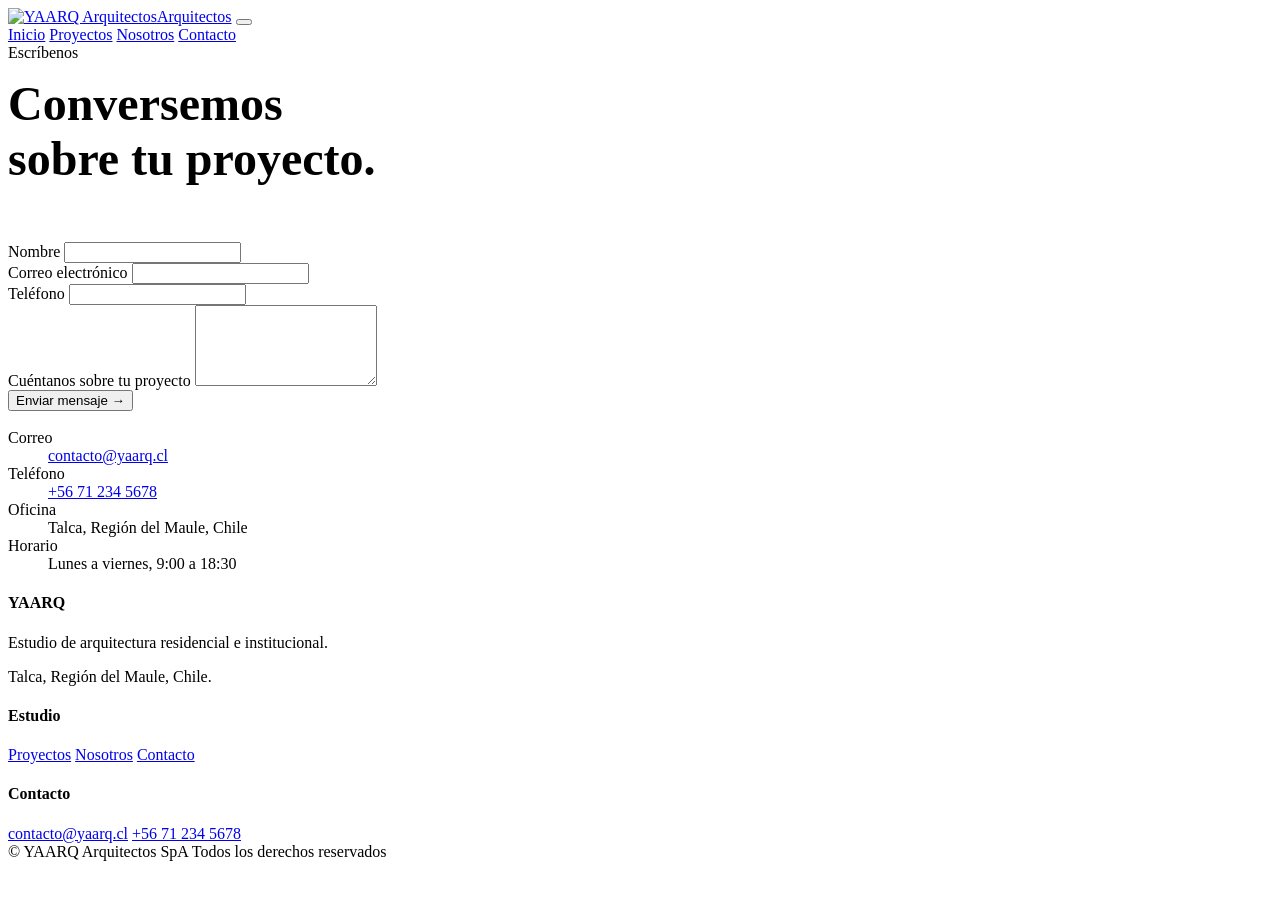
==== contacto.html @ 70aba322 "Add files via upload" ====
<!doctype html>
<html lang="es">
<head>
<meta charset="UTF-8">
<meta name="viewport" content="width=device-width, initial-scale=1.0">
<title>Contacto — YAARQ Arquitectos</title>
<meta name="description" content="Escribe a YAARQ Arquitectos SpA, estudio de arquitectura en Talca, Región del Maule.">
<link rel="icon" href="assets/img/logo.png">
<link rel="preconnect" href="https://fonts.googleapis.com">
<link rel="preconnect" href="https://fonts.gstatic.com" crossorigin>
<link href="https://fonts.googleapis.com/css2?family=EB+Garamond:ital,wght@0,400;0,500;1,400;1,500&family=Archivo:wght@500;600;700&display=swap" rel="stylesheet">
<link rel="stylesheet" href="assets/css/style.css">
</head>
<body>

<header class="site-header">
  <div class="nav-row">
    <a href="index.html" class="brand"><img src="assets/img/logo.png" alt="YAARQ Arquitectos"><span>Arquitectos</span></a>
    <button class="nav-toggle" aria-label="Abrir menú" aria-expanded="false"><span></span></button>
    <nav class="nav-links">
      <a href="index.html">Inicio</a>
      <a href="proyectos.html">Proyectos</a>
      <a href="nosotros.html">Nosotros</a>
      <a href="contacto.html" aria-current="page">Contacto</a>
    </nav>
  </div>
</header>

<section class="section on-dark">
  <div class="wrap">
    <span class="eyebrow">Escríbenos</span>
    <h1 style="margin-top:14px; font-size:clamp(2rem,4vw,3rem); max-width:16ch;">Conversemos sobre tu proyecto.</h1>

    <div class="contact-grid" style="margin-top:56px;">
      <form class="contact-form">
        <div class="field">
          <label for="nombre">Nombre</label>
          <input type="text" id="nombre" name="nombre" required>
        </div>
        <div class="field">
          <label for="email">Correo electrónico</label>
          <input type="email" id="email" name="email" required>
        </div>
        <div class="field">
          <label for="telefono">Teléfono</label>
          <input type="tel" id="telefono" name="telefono">
        </div>
        <div class="field">
          <label for="mensaje">Cuéntanos sobre tu proyecto</label>
          <textarea id="mensaje" name="mensaje" rows="5" required></textarea>
        </div>
        <button type="submit" class="btn">Enviar mensaje <span class="btn-arrow">→</span></button>
        <p class="form-status" style="margin-top:18px; color:var(--gold-bright); font-family:var(--sans); font-size:.85rem;"></p>
      </form>

      <dl class="contact-info">
        <dt>Correo</dt>
        <dd><a href="mailto:contacto@yaarq.cl">contacto@yaarq.cl</a></dd>
        <dt>Teléfono</dt>
        <dd><a href="tel:+56712345678">+56 71 234 5678</a></dd>
        <dt>Oficina</dt>
        <dd>Talca, Región del Maule, Chile</dd>
        <dt>Horario</dt>
        <dd>Lunes a viernes, 9:00 a 18:30</dd>
      </dl>
    </div>
  </div>
</section>

<footer class="site-footer">
  <div class="wrap">
    <div class="footer-row">
      <div class="footer-col">
        <h4>YAARQ</h4>
        <p>Estudio de arquitectura residencial e institucional.</p>
        <p>Talca, Región del Maule, Chile.</p>
      </div>
      <div class="footer-col">
        <h4>Estudio</h4>
        <a href="proyectos.html">Proyectos</a>
        <a href="nosotros.html">Nosotros</a>
        <a href="contacto.html">Contacto</a>
      </div>
      <div class="footer-col">
        <h4>Contacto</h4>
        <a href="mailto:contacto@yaarq.cl">contacto@yaarq.cl</a>
        <a href="tel:+56712345678">+56 71 234 5678</a>
      </div>
    </div>
    <div class="footer-bottom">
      <span>© <span data-year></span> YAARQ Arquitectos SpA</span>
      <span>Todos los derechos reservados</span>
    </div>
  </div>
</footer>

<script src="assets/js/main.js"></script>
</body>
</html>
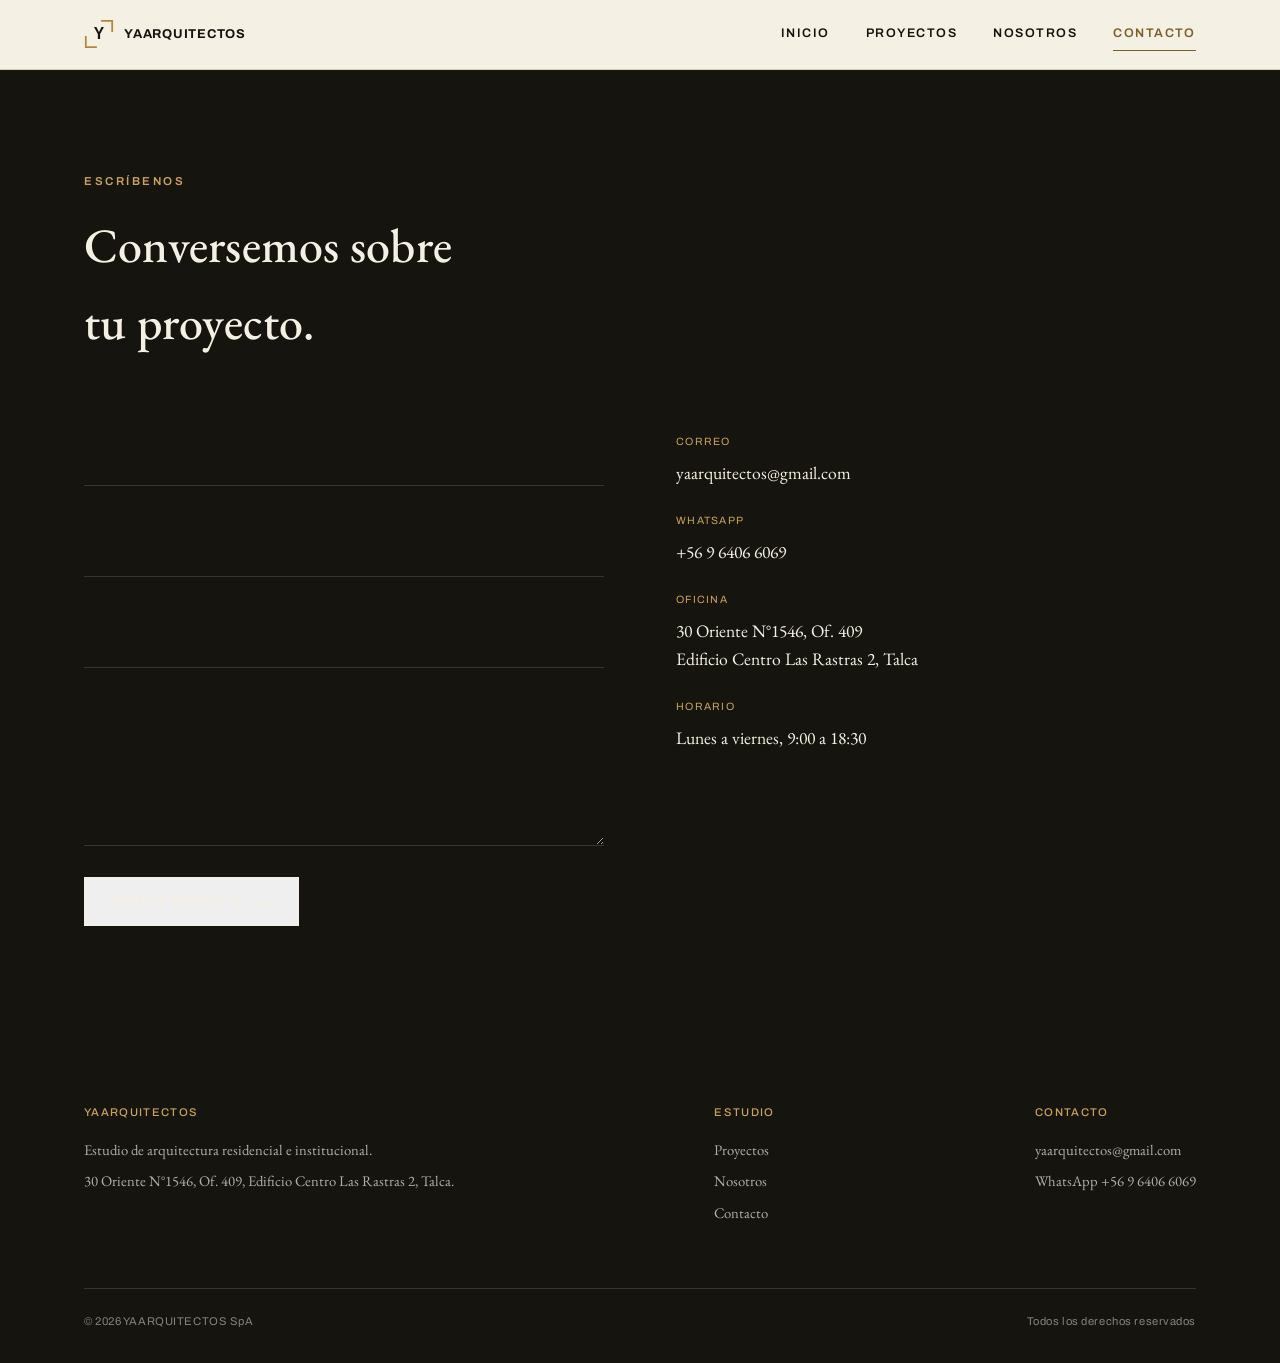
==== commit 2cebea91: "Corrige marca YAARQUITECTOS, agrega contacto real y carrusel de proyectos Reemplaza el logo y todas " ====
--- a/contacto.html
+++ b/contacto.html
@@ -3,9 +3,9 @@
 <head>
 <meta charset="UTF-8">
 <meta name="viewport" content="width=device-width, initial-scale=1.0">
-<title>Contacto — YAARQ Arquitectos</title>
-<meta name="description" content="Escribe a YAARQ Arquitectos SpA, estudio de arquitectura en Talca, Región del Maule.">
-<link rel="icon" href="assets/img/logo.png">
+<title>Contacto — YAARQUITECTOS</title>
+<meta name="description" content="Escribe a YAARQUITECTOS SpA, estudio de arquitectura en Talca, Región del Maule.">
+<link rel="icon" href="assets/img/logo.svg" type="image/svg+xml">
 <link rel="preconnect" href="https://fonts.googleapis.com">
 <link rel="preconnect" href="https://fonts.gstatic.com" crossorigin>
 <link href="https://fonts.googleapis.com/css2?family=EB+Garamond:ital,wght@0,400;0,500;1,400;1,500&family=Archivo:wght@500;600;700&display=swap" rel="stylesheet">
@@ -15,7 +15,7 @@
 
 <header class="site-header">
   <div class="nav-row">
-    <a href="index.html" class="brand"><img src="assets/img/logo.png" alt="YAARQ Arquitectos"><span>Arquitectos</span></a>
+    <a href="index.html" class="brand"><img src="assets/img/logo.svg" alt="YAARQUITECTOS" class="brand-mark"><span>YAARQUITECTOS</span></a>
     <button class="nav-toggle" aria-label="Abrir menú" aria-expanded="false"><span></span></button>
     <nav class="nav-links">
       <a href="index.html">Inicio</a>
@@ -55,11 +55,11 @@
 
       <dl class="contact-info">
         <dt>Correo</dt>
-        <dd><a href="mailto:contacto@yaarq.cl">contacto@yaarq.cl</a></dd>
-        <dt>Teléfono</dt>
-        <dd><a href="tel:+56712345678">+56 71 234 5678</a></dd>
+        <dd><a href="mailto:yaarquitectos@gmail.com">yaarquitectos@gmail.com</a></dd>
+        <dt>WhatsApp</dt>
+        <dd><a href="https://wa.me/56964066069" target="_blank" rel="noopener">+56 9 6406 6069</a></dd>
         <dt>Oficina</dt>
-        <dd>Talca, Región del Maule, Chile</dd>
+        <dd><a href="https://www.google.com/maps/search/?api=1&amp;query=30+Oriente+1546%2C+Edificio+Centro+Las+Rastras+2%2C+Talca" target="_blank" rel="noopener">30 Oriente N°1546, Of. 409<br>Edificio Centro Las Rastras 2, Talca</a></dd>
         <dt>Horario</dt>
         <dd>Lunes a viernes, 9:00 a 18:30</dd>
       </dl>
@@ -71,9 +71,9 @@
   <div class="wrap">
     <div class="footer-row">
       <div class="footer-col">
-        <h4>YAARQ</h4>
+        <h4>YAARQUITECTOS</h4>
         <p>Estudio de arquitectura residencial e institucional.</p>
-        <p>Talca, Región del Maule, Chile.</p>
+        <p>30 Oriente N°1546, Of. 409, Edificio Centro Las Rastras 2, Talca.</p>
       </div>
       <div class="footer-col">
         <h4>Estudio</h4>
@@ -83,12 +83,12 @@
       </div>
       <div class="footer-col">
         <h4>Contacto</h4>
-        <a href="mailto:contacto@yaarq.cl">contacto@yaarq.cl</a>
-        <a href="tel:+56712345678">+56 71 234 5678</a>
+        <a href="mailto:yaarquitectos@gmail.com">yaarquitectos@gmail.com</a>
+        <a href="https://wa.me/56964066069" target="_blank" rel="noopener">WhatsApp +56 9 6406 6069</a>
       </div>
     </div>
     <div class="footer-bottom">
-      <span>© <span data-year></span> YAARQ Arquitectos SpA</span>
+      <span>© <span data-year></span> YAARQUITECTOS SpA</span>
       <span>Todos los derechos reservados</span>
     </div>
   </div>
--- a/assets/css/style.css
+++ b/assets/css/style.css
@@ -0,0 +1,358 @@
+/* ============================================================
+   YAARQ — Sistema de diseño
+   Paleta: papel crema + tinta casi negra + bronce dorado
+   Tipografía: EB Garamond (editorial) + Archivo (técnica/rótulos)
+   Firma: marcas de esquina tipo plano técnico enmarcando imágenes
+   ============================================================ */
+
+:root{
+  --ink: #16140f;
+  --ink-soft: #211d15;
+  --paper: #f5f0e4;
+  --paper-soft: #eee7d5;
+  --gold: #ad8a3e;
+  --gold-deep: #7c6127;
+  --gold-bright: #c9a457;
+  --line: #d8cfb8;
+  --line-dark: #3a3527;
+  --ink-70: rgba(22,20,15,.7);
+  --ink-50: rgba(22,20,15,.5);
+  --paper-70: rgba(245,240,228,.7);
+  --paper-50: rgba(245,240,228,.5);
+
+  --serif: 'EB Garamond', 'Garamond', 'Georgia', serif;
+  --sans: 'Archivo', 'Helvetica Neue', Arial, sans-serif;
+
+  --maxw: 1240px;
+  --gutter: clamp(20px, 5vw, 72px);
+}
+
+*,*::before,*::after{ box-sizing:border-box; }
+html{ scroll-behavior:smooth; }
+body{
+  margin:0;
+  background:var(--paper);
+  color:var(--ink);
+  font-family:var(--serif);
+  font-size:17px;
+  line-height:1.6;
+  -webkit-font-smoothing:antialiased;
+}
+img{ max-width:100%; display:block; }
+a{ color:inherit; text-decoration:none; }
+h1,h2,h3,h4{ font-weight:500; margin:0; letter-spacing:.005em; }
+p{ margin:0; }
+ul{ margin:0; padding:0; list-style:none; }
+button{ font-family:inherit; cursor:pointer; }
+
+:focus-visible{
+  outline:2px solid var(--gold-deep);
+  outline-offset:3px;
+}
+
+.wrap{
+  max-width:var(--maxw);
+  margin:0 auto;
+  padding-left:var(--gutter);
+  padding-right:var(--gutter);
+}
+
+.eyebrow{
+  font-family:var(--sans);
+  font-size:.72rem;
+  font-weight:600;
+  letter-spacing:.22em;
+  text-transform:uppercase;
+  color:var(--gold-deep);
+}
+.on-dark .eyebrow{ color:var(--gold-bright); }
+
+/* ---------------- Header / Nav ---------------- */
+.site-header{
+  position:sticky; top:0; z-index:50;
+  background:var(--paper);
+  border-bottom:1px solid var(--line);
+}
+.nav-row{
+  display:flex; align-items:center; justify-content:space-between;
+  padding:18px var(--gutter);
+  max-width:var(--maxw); margin:0 auto;
+}
+.brand{ display:flex; align-items:center; gap:10px; }
+.brand-mark{ height:30px; width:30px; flex:none; }
+.brand span{
+  font-family:var(--sans); font-weight:700; letter-spacing:.06em;
+  font-size:.8rem; text-transform:uppercase; color:var(--ink);
+  white-space:nowrap;
+}
+@media (max-width: 480px){
+  .brand span{ font-size:.68rem; letter-spacing:.03em; }
+}
+.nav-links{
+  display:flex; gap:36px;
+  font-family:var(--sans); font-size:.78rem; letter-spacing:.12em;
+  text-transform:uppercase; font-weight:600;
+}
+.nav-links a{
+  padding:6px 0; border-bottom:1px solid transparent;
+  transition:border-color .2s ease, color .2s ease;
+}
+.nav-links a:hover, .nav-links a[aria-current="page"]{
+  border-color:var(--gold-deep); color:var(--gold-deep);
+}
+.nav-toggle{
+  display:none; background:none; border:1px solid var(--line-dark);
+  width:40px; height:36px; position:relative;
+}
+.nav-toggle span, .nav-toggle span::before, .nav-toggle span::after{
+  content:''; position:absolute; left:9px; right:9px; height:1px; background:var(--ink);
+}
+.nav-toggle span{ top:17px; }
+.nav-toggle span::before{ top:-6px; }
+.nav-toggle span::after{ top:6px; }
+
+@media (max-width: 820px){
+  .nav-links{
+    position:absolute; top:100%; left:0; right:0;
+    background:var(--paper); border-bottom:1px solid var(--line);
+    flex-direction:column; gap:0; padding:8px var(--gutter) 20px;
+    display:none;
+  }
+  .nav-links.open{ display:flex; }
+  .nav-links a{ padding:12px 0; border-bottom:1px solid var(--line); }
+  .nav-toggle{ display:block; }
+}
+
+/* ---------------- Buttons ---------------- */
+.btn{
+  display:inline-flex; align-items:center; gap:10px;
+  font-family:var(--sans); font-size:.76rem; font-weight:700;
+  letter-spacing:.14em; text-transform:uppercase;
+  padding:15px 26px; border:1px solid var(--ink);
+  transition:background .2s ease, color .2s ease, border-color .2s ease;
+}
+.btn:hover{ background:var(--ink); color:var(--paper); }
+.btn-gold{ border-color:var(--gold-deep); color:var(--gold-deep); }
+.btn-gold:hover{ background:var(--gold-deep); color:var(--paper); }
+.on-dark .btn{ border-color:var(--paper); color:var(--paper); }
+.on-dark .btn:hover{ background:var(--paper); color:var(--ink); }
+.btn-ghost{ border-color:transparent; padding-left:0; padding-right:0; }
+.btn-ghost:hover{ background:none; color:var(--gold-deep); }
+.btn-arrow{ font-size:1rem; transition:transform .2s ease; }
+.btn:hover .btn-arrow{ transform:translateX(4px); }
+
+/* ---------------- Corner-mark frame (elemento de firma) ----------------
+   Marcas en L en las cuatro esquinas, como registros de un plano técnico */
+.frame{
+  position:relative;
+  padding:14px;
+}
+.frame::before, .frame::after,
+.frame .fc-tr, .frame .fc-bl{
+  content:''; position:absolute; width:22px; height:22px;
+  border-color:var(--gold); border-style:solid; border-width:0;
+}
+.frame::before{ top:0; left:0; border-top-width:2px; border-left-width:2px; }
+.frame::after{ bottom:0; right:0; border-bottom-width:2px; border-right-width:2px; }
+.frame .fc-tr{ top:0; right:0; border-top-width:2px; border-right-width:2px; }
+.frame .fc-bl{ bottom:0; left:0; border-bottom-width:2px; border-left-width:2px; }
+.frame .frame-media{ overflow:hidden; }
+.frame img{ width:100%; height:100%; object-fit:cover; }
+
+/* Placeholder de imagen (mientras no hay foto real) */
+.ph{
+  width:100%; aspect-ratio:var(--ar, 4/3);
+  background:
+    repeating-linear-gradient(135deg, var(--paper-soft) 0 2px, transparent 2px 14px),
+    var(--ink);
+  display:flex; align-items:center; justify-content:center;
+  text-align:center; padding:24px;
+}
+.ph span{
+  font-family:var(--sans); font-size:.68rem; letter-spacing:.14em;
+  text-transform:uppercase; color:var(--paper-70);
+}
+
+/* ---------------- Sections ---------------- */
+.section{ padding:96px 0; }
+.section-tight{ padding:64px 0; }
+.on-dark{ background:var(--ink); color:var(--paper); }
+.on-soft{ background:var(--paper-soft); }
+
+.section-head{
+  display:flex; justify-content:space-between; align-items:flex-end;
+  gap:24px; margin-bottom:48px; flex-wrap:wrap;
+}
+.section-head h2{ font-size:clamp(1.7rem, 3vw, 2.4rem); }
+
+.rule{ height:1px; background:var(--line); border:0; margin:0; }
+.on-dark .rule{ background:var(--line-dark); }
+
+/* ---------------- Hero ---------------- */
+.hero{
+  background:var(--ink); color:var(--paper);
+  padding:120px 0 90px;
+  position:relative;
+  background-image:
+    linear-gradient(var(--line-dark) 1px, transparent 1px),
+    linear-gradient(90deg, var(--line-dark) 1px, transparent 1px);
+  background-size:64px 64px;
+  background-position:center top;
+}
+.hero-grid{
+  display:grid; grid-template-columns:1.1fr .9fr; gap:64px; align-items:end;
+}
+.hero h1{
+  font-size:clamp(2.6rem, 6vw, 4.6rem);
+  line-height:1.04; margin-top:18px;
+  max-width:14ch;
+}
+.hero h1 em{ color:var(--gold-bright); font-style:italic; }
+.hero p{ margin-top:24px; max-width:46ch; color:var(--paper-70); font-size:1.08rem; }
+.hero .actions{ margin-top:38px; display:flex; gap:18px; flex-wrap:wrap; }
+.hero-plate{ font-family:var(--sans); font-size:.72rem; letter-spacing:.14em; color:var(--paper-50); text-transform:uppercase; }
+@media (max-width: 900px){
+  .hero-grid{ grid-template-columns:1fr; }
+}
+
+/* ---------------- Cards de proyecto ---------------- */
+.project-grid{
+  display:grid; grid-template-columns:repeat(3, 1fr); gap:44px 32px;
+}
+@media (max-width: 980px){ .project-grid{ grid-template-columns:repeat(2,1fr); } }
+@media (max-width: 640px){ .project-grid{ grid-template-columns:1fr; } }
+
+.pcard-link{ display:block; }
+.project-grid .frame-media{ aspect-ratio:4/3; }
+.pcard-meta{
+  display:flex; justify-content:space-between; align-items:baseline;
+  margin-top:16px; font-family:var(--sans);
+}
+.pcard-meta .status{ font-size:.68rem; letter-spacing:.12em; text-transform:uppercase; color:var(--gold-deep); }
+.pcard-name{ font-family:var(--serif); font-size:1.3rem; margin-top:6px; }
+.pcard-tag{ font-family:var(--sans); font-size:.72rem; letter-spacing:.08em; color:var(--ink-50); text-transform:uppercase; margin-top:4px; }
+.pcard-link:hover .frame::before,
+.pcard-link:hover .frame::after,
+.pcard-link:hover .frame .fc-tr,
+.pcard-link:hover .frame .fc-bl{ border-color:var(--gold-bright); }
+.pcard-link .frame img{ transition:transform .5s ease; }
+.pcard-link:hover .frame img{ transform:scale(1.045); }
+
+/* ---------------- Ficha técnica de proyecto ---------------- */
+.ficha-head{ padding-top:56px; padding-bottom:36px; }
+.ficha-code{ font-family:var(--sans); font-size:.74rem; letter-spacing:.16em; color:var(--gold-deep); text-transform:uppercase; }
+.ficha-title{ font-size:clamp(2.2rem, 5vw, 3.4rem); margin-top:14px; max-width:16ch; }
+.ficha-sub{ margin-top:14px; color:var(--ink-70); max-width:56ch; font-size:1.08rem; }
+
+.data-table{
+  margin-top:44px;
+  display:grid; grid-template-columns:repeat(4,1fr);
+  border-top:1px solid var(--line); border-left:1px solid var(--line);
+}
+.data-cell{ border-right:1px solid var(--line); border-bottom:1px solid var(--line); padding:20px 22px; }
+.data-cell .k{ font-family:var(--sans); font-size:.66rem; letter-spacing:.12em; text-transform:uppercase; color:var(--ink-50); }
+.data-cell .v{ font-family:var(--sans); font-size:.95rem; margin-top:8px; color:var(--ink); }
+@media (max-width: 760px){ .data-table{ grid-template-columns:repeat(2,1fr); } }
+
+.ficha-media{ margin-top:56px; }
+
+/* ---------------- Carrusel de proyecto (4:3, sin deformar) ---------------- */
+.carousel{ position:relative; }
+.carousel-viewport{ overflow:hidden; }
+.carousel-track{ display:flex; will-change:transform; transition:transform .5s cubic-bezier(.65,0,.35,1); }
+.carousel-slide{ flex:0 0 100%; aspect-ratio:4/3; }
+.carousel-slide img{ width:100%; height:100%; object-fit:cover; display:block; }
+
+.carousel-arrow{
+  position:absolute; top:50%; transform:translateY(-50%);
+  width:44px; height:44px; display:flex; align-items:center; justify-content:center;
+  background:var(--ink); color:var(--paper); border:1px solid var(--gold);
+  font-size:1.1rem; opacity:.85; transition:opacity .2s ease, background .2s ease;
+  z-index:2;
+}
+.carousel-arrow:hover{ opacity:1; background:var(--gold-deep); }
+.carousel-prev{ left:16px; }
+.carousel-next{ right:16px; }
+
+.carousel-dots{
+  position:absolute; left:0; right:0; bottom:16px;
+  display:flex; justify-content:center; gap:9px; z-index:2;
+}
+.carousel-dot{
+  width:8px; height:8px; padding:0; border:1px solid var(--paper);
+  background:transparent; opacity:.7; transition:background .2s ease, opacity .2s ease;
+}
+.carousel-dot[aria-current="true"]{ background:var(--gold-bright); border-color:var(--gold-bright); opacity:1; }
+
+@media (max-width: 640px){
+  .carousel-arrow{ width:36px; height:36px; font-size:.95rem; }
+  .carousel-prev{ left:10px; }
+  .carousel-next{ right:10px; }
+}
+
+.ficha-body{
+  margin-top:56px; display:grid; grid-template-columns:2fr 1fr; gap:64px;
+}
+.ficha-body p + p{ margin-top:18px; }
+.ficha-body .aside{ font-family:var(--sans); font-size:.85rem; color:var(--ink-70); }
+.ficha-body .aside .k{ font-size:.66rem; letter-spacing:.12em; text-transform:uppercase; color:var(--gold-deep); display:block; margin-bottom:6px; }
+.ficha-body .aside > div{ margin-bottom:22px; }
+@media (max-width: 820px){ .ficha-body{ grid-template-columns:1fr; } }
+
+.ficha-nav{
+  margin-top:80px; display:flex; justify-content:space-between;
+  border-top:1px solid var(--line); padding-top:26px;
+  font-family:var(--sans); font-size:.78rem; letter-spacing:.06em; text-transform:uppercase;
+}
+.ficha-nav a{ transition:color .2s ease; }
+.ficha-nav a:hover{ color:var(--gold-deep); }
+
+/* ---------------- Nosotros ---------------- */
+.stat-row{ display:grid; grid-template-columns:repeat(4,1fr); gap:32px; margin-top:56px; }
+@media (max-width: 760px){ .stat-row{ grid-template-columns:repeat(2,1fr); } }
+.stat{ border-top:1px solid var(--line-dark); padding-top:16px; }
+.stat .num{ font-size:2.2rem; color:var(--gold-bright); }
+.stat .lbl{ font-family:var(--sans); font-size:.7rem; letter-spacing:.1em; text-transform:uppercase; color:var(--paper-70); margin-top:8px; }
+
+.value-grid{ display:grid; grid-template-columns:repeat(3,1fr); gap:40px; margin-top:48px; }
+@media (max-width: 820px){ .value-grid{ grid-template-columns:1fr; } }
+.value-grid h3{ font-family:var(--sans); font-size:.8rem; letter-spacing:.1em; text-transform:uppercase; color:var(--gold-deep); }
+.value-grid p{ margin-top:12px; color:var(--ink-70); }
+
+.team-grid{ display:grid; grid-template-columns:repeat(3,1fr); gap:32px; margin-top:48px; }
+@media (max-width: 820px){ .team-grid{ grid-template-columns:1fr; } }
+.team-card .frame{ --ar:1; }
+.team-name{ margin-top:16px; font-size:1.1rem; }
+.team-role{ font-family:var(--sans); font-size:.7rem; letter-spacing:.1em; text-transform:uppercase; color:var(--gold-deep); margin-top:4px; }
+
+/* ---------------- Contacto ---------------- */
+.contact-grid{ display:grid; grid-template-columns:1fr 1fr; gap:72px; }
+@media (max-width: 900px){ .contact-grid{ grid-template-columns:1fr; gap:48px; } }
+.field{ margin-bottom:22px; }
+.field label{ display:block; font-family:var(--sans); font-size:.7rem; letter-spacing:.1em; text-transform:uppercase; color:var(--ink-50); margin-bottom:8px; }
+.field input, .field textarea{
+  width:100%; background:transparent; border:0; border-bottom:1px solid var(--line-dark);
+  padding:10px 2px; font-family:var(--serif); font-size:1.05rem; color:var(--ink); resize:vertical;
+}
+.on-dark .field input, .on-dark .field textarea{ color:var(--paper); border-bottom-color:var(--line-dark); }
+.field input:focus, .field textarea:focus{ outline:none; border-bottom-color:var(--gold-bright); }
+.contact-info dt{ font-family:var(--sans); font-size:.66rem; letter-spacing:.12em; text-transform:uppercase; color:var(--gold-bright); margin-top:26px; }
+.contact-info dd{ margin:8px 0 0; font-size:1.1rem; }
+.contact-info dt:first-child{ margin-top:0; }
+
+/* ---------------- Footer ---------------- */
+.site-footer{ background:var(--ink); color:var(--paper); padding:64px 0 32px; }
+.footer-row{ display:flex; justify-content:space-between; gap:40px; flex-wrap:wrap; }
+.footer-col h4{ font-family:var(--sans); font-size:.7rem; letter-spacing:.12em; text-transform:uppercase; color:var(--gold-bright); margin-bottom:16px; }
+.footer-col a, .footer-col p{ display:block; color:var(--paper-70); font-size:.92rem; margin-bottom:8px; }
+.footer-col a:hover{ color:var(--paper); }
+.footer-bottom{
+  margin-top:56px; padding-top:24px; border-top:1px solid var(--line-dark);
+  display:flex; justify-content:space-between; flex-wrap:wrap; gap:12px;
+  font-family:var(--sans); font-size:.7rem; letter-spacing:.05em; color:var(--paper-50);
+}
+
+/* ---------------- Utilidades ---------------- */
+.mt-0{ margin-top:0 !important; }
+.center{ text-align:center; }
+.max-56{ max-width:56ch; }
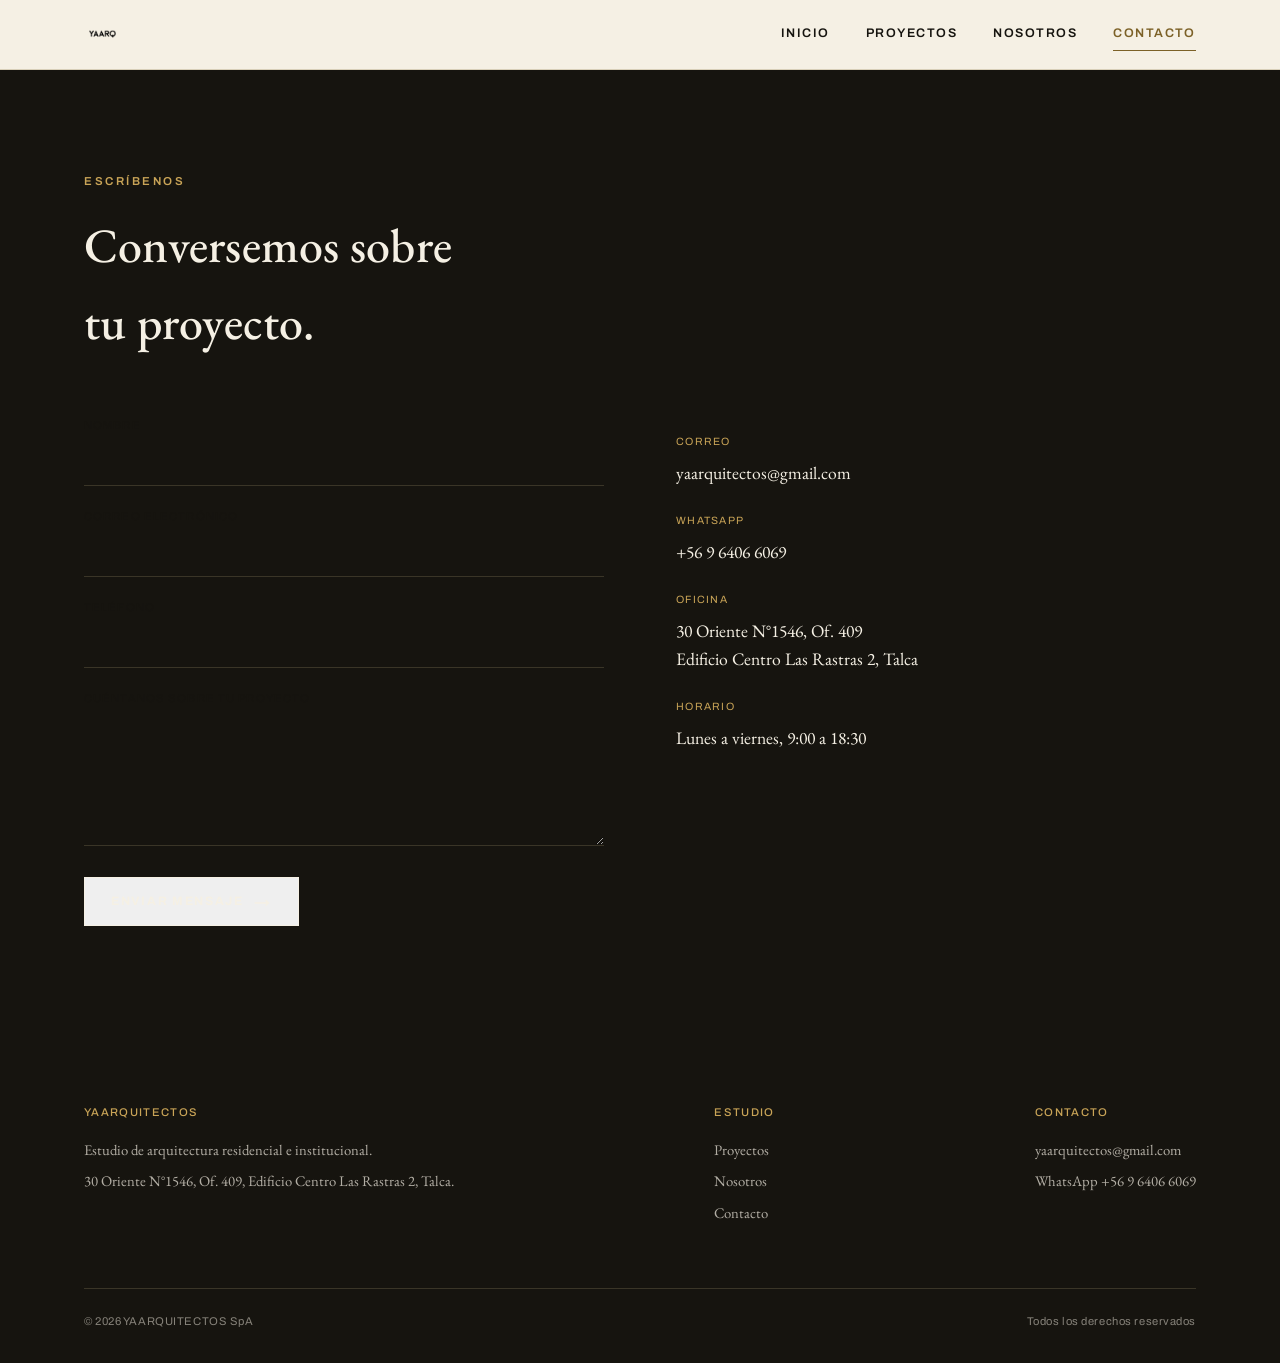
==== commit fae9818d: "Usa el logo de la empresa en el header en vez del texto de marca Reemplaza el icono + "YAARQUITECTOS" ====
--- a/contacto.html
+++ b/contacto.html
@@ -15,7 +15,7 @@
 
 <header class="site-header">
   <div class="nav-row">
-    <a href="index.html" class="brand"><img src="assets/img/logo.svg" alt="YAARQUITECTOS" class="brand-mark"><span>YAARQUITECTOS</span></a>
+    <a href="index.html" class="brand"><img src="assets/img/logo.png" alt="YAARQUITECTOS" class="brand-mark"></a>
     <button class="nav-toggle" aria-label="Abrir menú" aria-expanded="false"><span></span></button>
     <nav class="nav-links">
       <a href="index.html">Inicio</a>
--- a/assets/css/style.css
+++ b/assets/css/style.css
@@ -78,16 +78,8 @@
   padding:18px var(--gutter);
   max-width:var(--maxw); margin:0 auto;
 }
-.brand{ display:flex; align-items:center; gap:10px; }
-.brand-mark{ height:30px; width:30px; flex:none; }
-.brand span{
-  font-family:var(--sans); font-weight:700; letter-spacing:.06em;
-  font-size:.8rem; text-transform:uppercase; color:var(--ink);
-  white-space:nowrap;
-}
-@media (max-width: 480px){
-  .brand span{ font-size:.68rem; letter-spacing:.03em; }
-}
+.brand{ display:flex; align-items:center; }
+.brand-mark{ height:28px; width:auto; }
 .nav-links{
   display:flex; gap:36px;
   font-family:var(--sans); font-size:.78rem; letter-spacing:.12em;
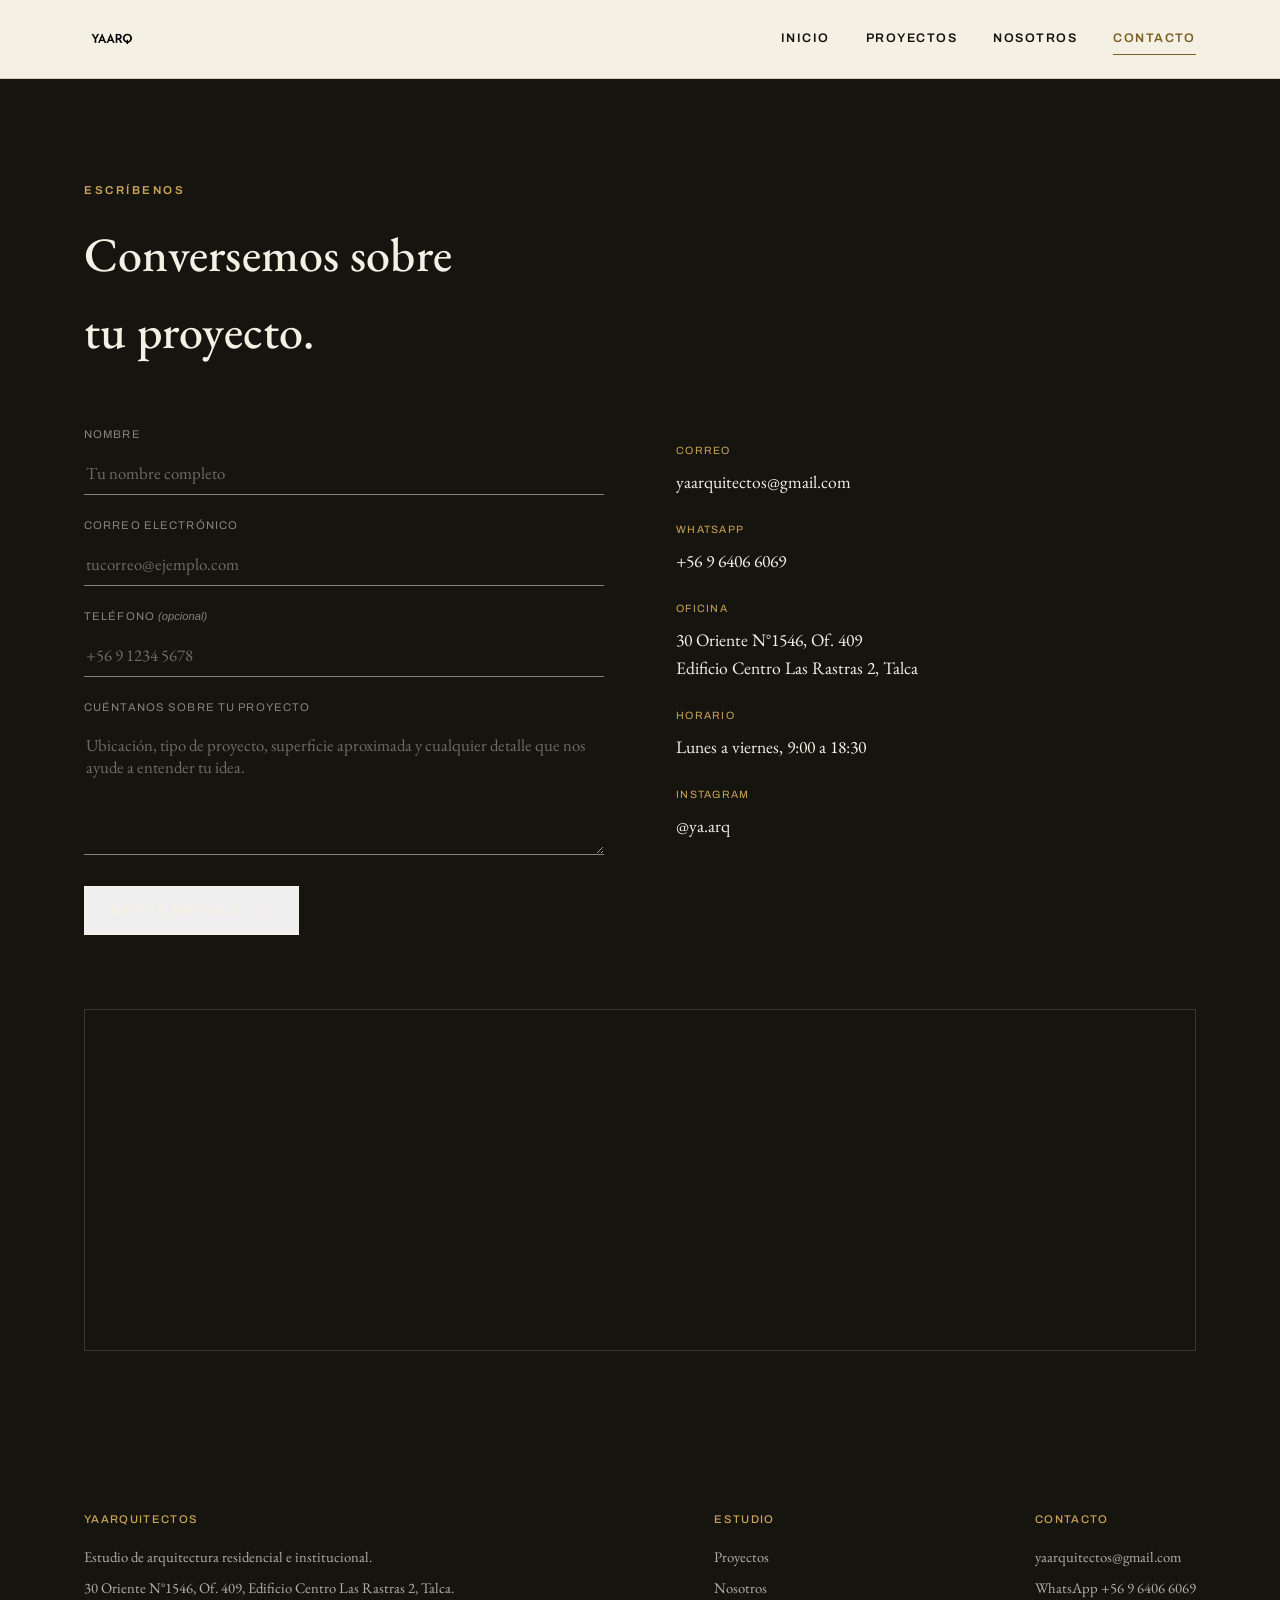
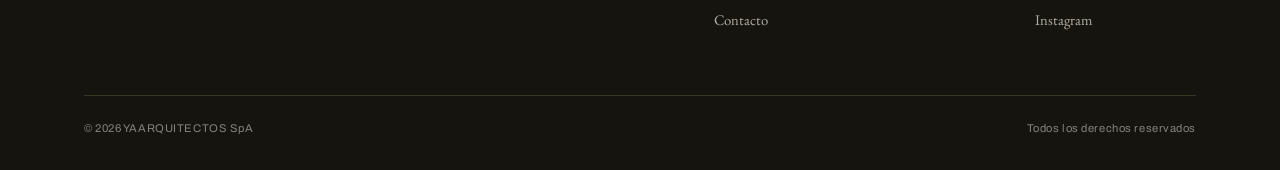
==== commit 377ffa7d: "Mejora claridad del formulario de contacto, agrega mapa e Instagram El contraste del subrayado de lo" ====
--- a/contacto.html
+++ b/contacto.html
@@ -35,19 +35,19 @@
       <form class="contact-form">
         <div class="field">
           <label for="nombre">Nombre</label>
-          <input type="text" id="nombre" name="nombre" required>
+          <input type="text" id="nombre" name="nombre" placeholder="Tu nombre completo" required>
         </div>
         <div class="field">
           <label for="email">Correo electrónico</label>
-          <input type="email" id="email" name="email" required>
+          <input type="email" id="email" name="email" placeholder="tucorreo@ejemplo.com" required>
         </div>
         <div class="field">
-          <label for="telefono">Teléfono</label>
-          <input type="tel" id="telefono" name="telefono">
+          <label for="telefono">Teléfono <span class="optional">(opcional)</span></label>
+          <input type="tel" id="telefono" name="telefono" placeholder="+56 9 1234 5678">
         </div>
         <div class="field">
           <label for="mensaje">Cuéntanos sobre tu proyecto</label>
-          <textarea id="mensaje" name="mensaje" rows="5" required></textarea>
+          <textarea id="mensaje" name="mensaje" rows="5" placeholder="Ubicación, tipo de proyecto, superficie aproximada y cualquier detalle que nos ayude a entender tu idea." required></textarea>
         </div>
         <button type="submit" class="btn">Enviar mensaje <span class="btn-arrow">→</span></button>
         <p class="form-status" style="margin-top:18px; color:var(--gold-bright); font-family:var(--sans); font-size:.85rem;"></p>
@@ -62,7 +62,13 @@
         <dd><a href="https://www.google.com/maps/search/?api=1&amp;query=30+Oriente+1546%2C+Edificio+Centro+Las+Rastras+2%2C+Talca" target="_blank" rel="noopener">30 Oriente N°1546, Of. 409<br>Edificio Centro Las Rastras 2, Talca</a></dd>
         <dt>Horario</dt>
         <dd>Lunes a viernes, 9:00 a 18:30</dd>
+        <dt>Instagram</dt>
+        <dd><a href="https://www.instagram.com/ya.arq/" target="_blank" rel="noopener">@ya.arq</a></dd>
       </dl>
+    </div>
+
+    <div class="map-frame" style="margin-top:56px;">
+      <iframe src="https://www.google.com/maps?q=30+Oriente+1546,+Edificio+Centro+Las+Rastras+2,+Talca&output=embed" title="Ubicación de la oficina de YAARQUITECTOS" loading="lazy" referrerpolicy="no-referrer-when-downgrade" allowfullscreen></iframe>
     </div>
   </div>
 </section>
@@ -85,6 +91,7 @@
         <h4>Contacto</h4>
         <a href="mailto:yaarquitectos@gmail.com">yaarquitectos@gmail.com</a>
         <a href="https://wa.me/56964066069" target="_blank" rel="noopener">WhatsApp +56 9 6406 6069</a>
+        <a href="https://www.instagram.com/ya.arq/" target="_blank" rel="noopener">Instagram</a>
       </div>
     </div>
     <div class="footer-bottom">
--- a/assets/css/style.css
+++ b/assets/css/style.css
@@ -79,7 +79,7 @@
   max-width:var(--maxw); margin:0 auto;
 }
 .brand{ display:flex; align-items:center; }
-.brand-mark{ height:28px; width:auto; }
+.brand-mark{ height:42px; width:auto; }
 .nav-links{
   display:flex; gap:36px;
   font-family:var(--sans); font-size:.78rem; letter-spacing:.12em;
@@ -322,15 +322,23 @@
 @media (max-width: 900px){ .contact-grid{ grid-template-columns:1fr; gap:48px; } }
 .field{ margin-bottom:22px; }
 .field label{ display:block; font-family:var(--sans); font-size:.7rem; letter-spacing:.1em; text-transform:uppercase; color:var(--ink-50); margin-bottom:8px; }
+.on-dark .field label{ color:var(--paper-50); }
+.field .optional{ text-transform:none; letter-spacing:0; font-style:italic; }
 .field input, .field textarea{
-  width:100%; background:transparent; border:0; border-bottom:1px solid var(--line-dark);
+  width:100%; background:transparent; border:0; border-bottom:1px solid var(--ink-50);
   padding:10px 2px; font-family:var(--serif); font-size:1.05rem; color:var(--ink); resize:vertical;
 }
-.on-dark .field input, .on-dark .field textarea{ color:var(--paper); border-bottom-color:var(--line-dark); }
+.field input::placeholder, .field textarea::placeholder{ color:var(--ink-50); opacity:.7; }
+.on-dark .field input, .on-dark .field textarea{ color:var(--paper); border-bottom-color:var(--paper-50); }
+.on-dark .field input::placeholder, .on-dark .field textarea::placeholder{ color:var(--paper-50); opacity:.8; }
 .field input:focus, .field textarea:focus{ outline:none; border-bottom-color:var(--gold-bright); }
 .contact-info dt{ font-family:var(--sans); font-size:.66rem; letter-spacing:.12em; text-transform:uppercase; color:var(--gold-bright); margin-top:26px; }
 .contact-info dd{ margin:8px 0 0; font-size:1.1rem; }
 .contact-info dt:first-child{ margin-top:0; }
+.contact-info dd a:hover{ color:var(--gold-bright); }
+
+.map-frame{ border:1px solid var(--line-dark); }
+.map-frame iframe{ width:100%; height:340px; display:block; border:0; filter:grayscale(.15) contrast(1.05); }
 
 /* ---------------- Footer ---------------- */
 .site-footer{ background:var(--ink); color:var(--paper); padding:64px 0 32px; }
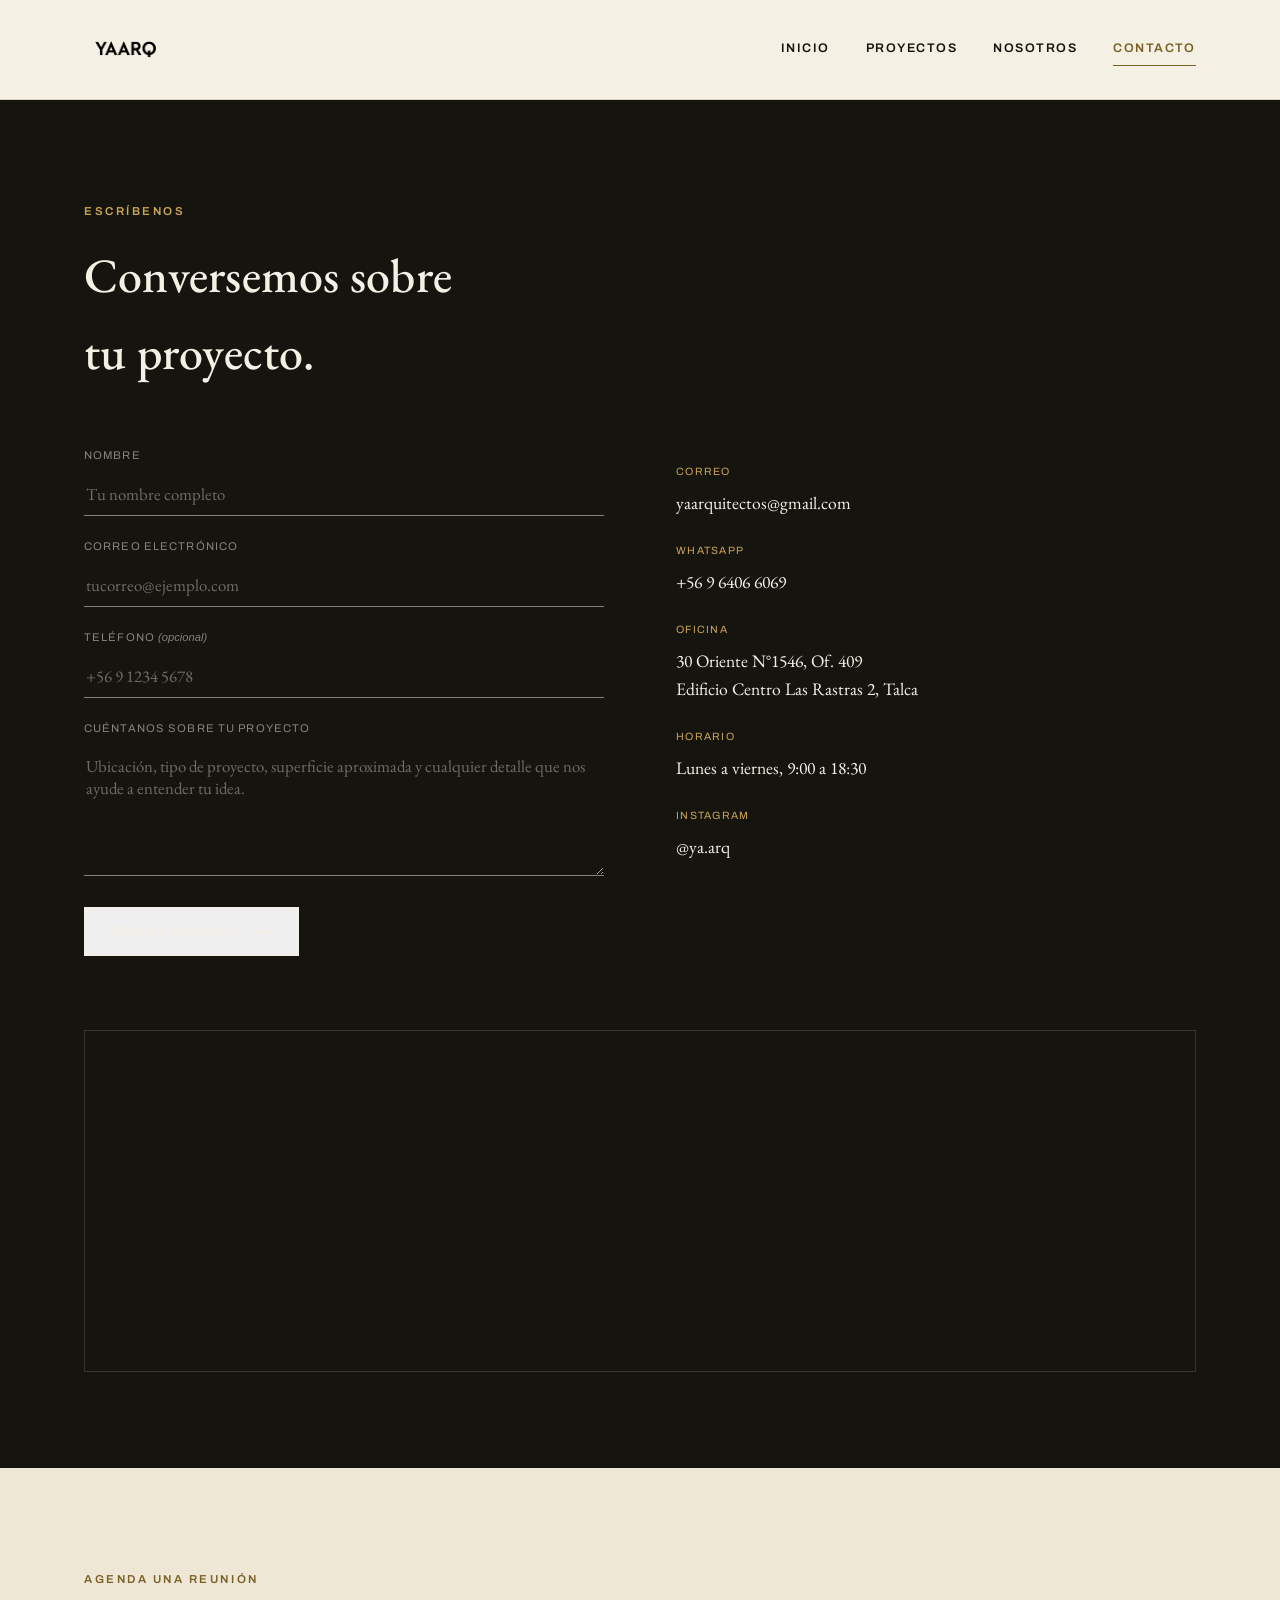
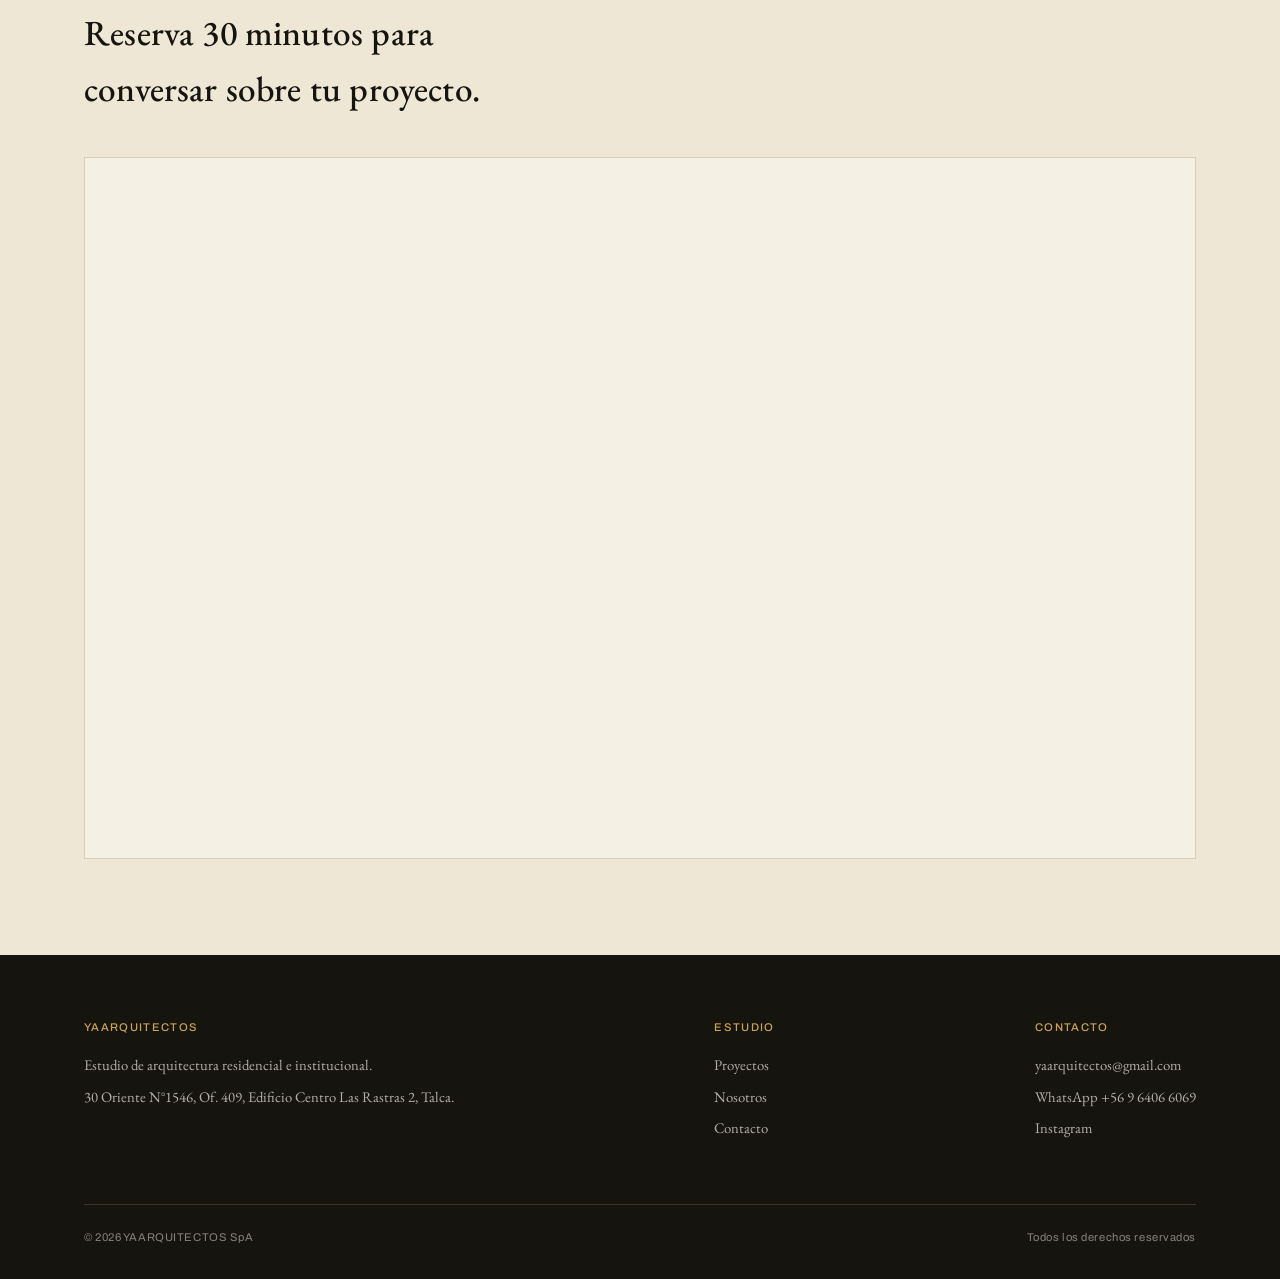
==== commit 92c430cb: "Agrega calendario de agendamiento Calendly en Contacto Se embebe el widget inline de Calendly (yamil" ====
--- a/contacto.html
+++ b/contacto.html
@@ -73,6 +73,16 @@
   </div>
 </section>
 
+<section class="section on-soft">
+  <div class="wrap">
+    <span class="eyebrow">Agenda una reunión</span>
+    <h2 style="margin-top:14px; font-size:clamp(1.6rem,3vw,2.2rem); max-width:26ch;">Reserva 30 minutos para conversar sobre tu proyecto.</h2>
+    <div class="calendly-frame" style="margin-top:40px;">
+      <div class="calendly-inline-widget" data-url="https://calendly.com/yamil-alul-b/30min?hide_gdpr_banner=1&background_color=f5f0e4&text_color=16140f&primary_color=ad8a3e" style="min-width:320px;height:700px;"></div>
+    </div>
+  </div>
+</section>
+
 <footer class="site-footer">
   <div class="wrap">
     <div class="footer-row">
@@ -102,5 +112,6 @@
 </footer>
 
 <script src="assets/js/main.js"></script>
+<script src="https://assets.calendly.com/assets/external/widget.js" async></script>
 </body>
 </html>
--- a/assets/css/style.css
+++ b/assets/css/style.css
@@ -79,7 +79,7 @@
   max-width:var(--maxw); margin:0 auto;
 }
 .brand{ display:flex; align-items:center; }
-.brand-mark{ height:42px; width:auto; }
+.brand-mark{ height:63px; width:auto; }
 .nav-links{
   display:flex; gap:36px;
   font-family:var(--sans); font-size:.78rem; letter-spacing:.12em;
@@ -202,7 +202,6 @@
 .hero h1 em{ color:var(--gold-bright); font-style:italic; }
 .hero p{ margin-top:24px; max-width:46ch; color:var(--paper-70); font-size:1.08rem; }
 .hero .actions{ margin-top:38px; display:flex; gap:18px; flex-wrap:wrap; }
-.hero-plate{ font-family:var(--sans); font-size:.72rem; letter-spacing:.14em; color:var(--paper-50); text-transform:uppercase; }
 @media (max-width: 900px){
   .hero-grid{ grid-template-columns:1fr; }
 }
@@ -340,6 +339,9 @@
 .map-frame{ border:1px solid var(--line-dark); }
 .map-frame iframe{ width:100%; height:340px; display:block; border:0; filter:grayscale(.15) contrast(1.05); }
 
+.calendly-frame{ border:1px solid var(--line); background:var(--paper); }
+.calendly-frame .calendly-inline-widget{ width:100%; }
+
 /* ---------------- Footer ---------------- */
 .site-footer{ background:var(--ink); color:var(--paper); padding:64px 0 32px; }
 .footer-row{ display:flex; justify-content:space-between; gap:40px; flex-wrap:wrap; }
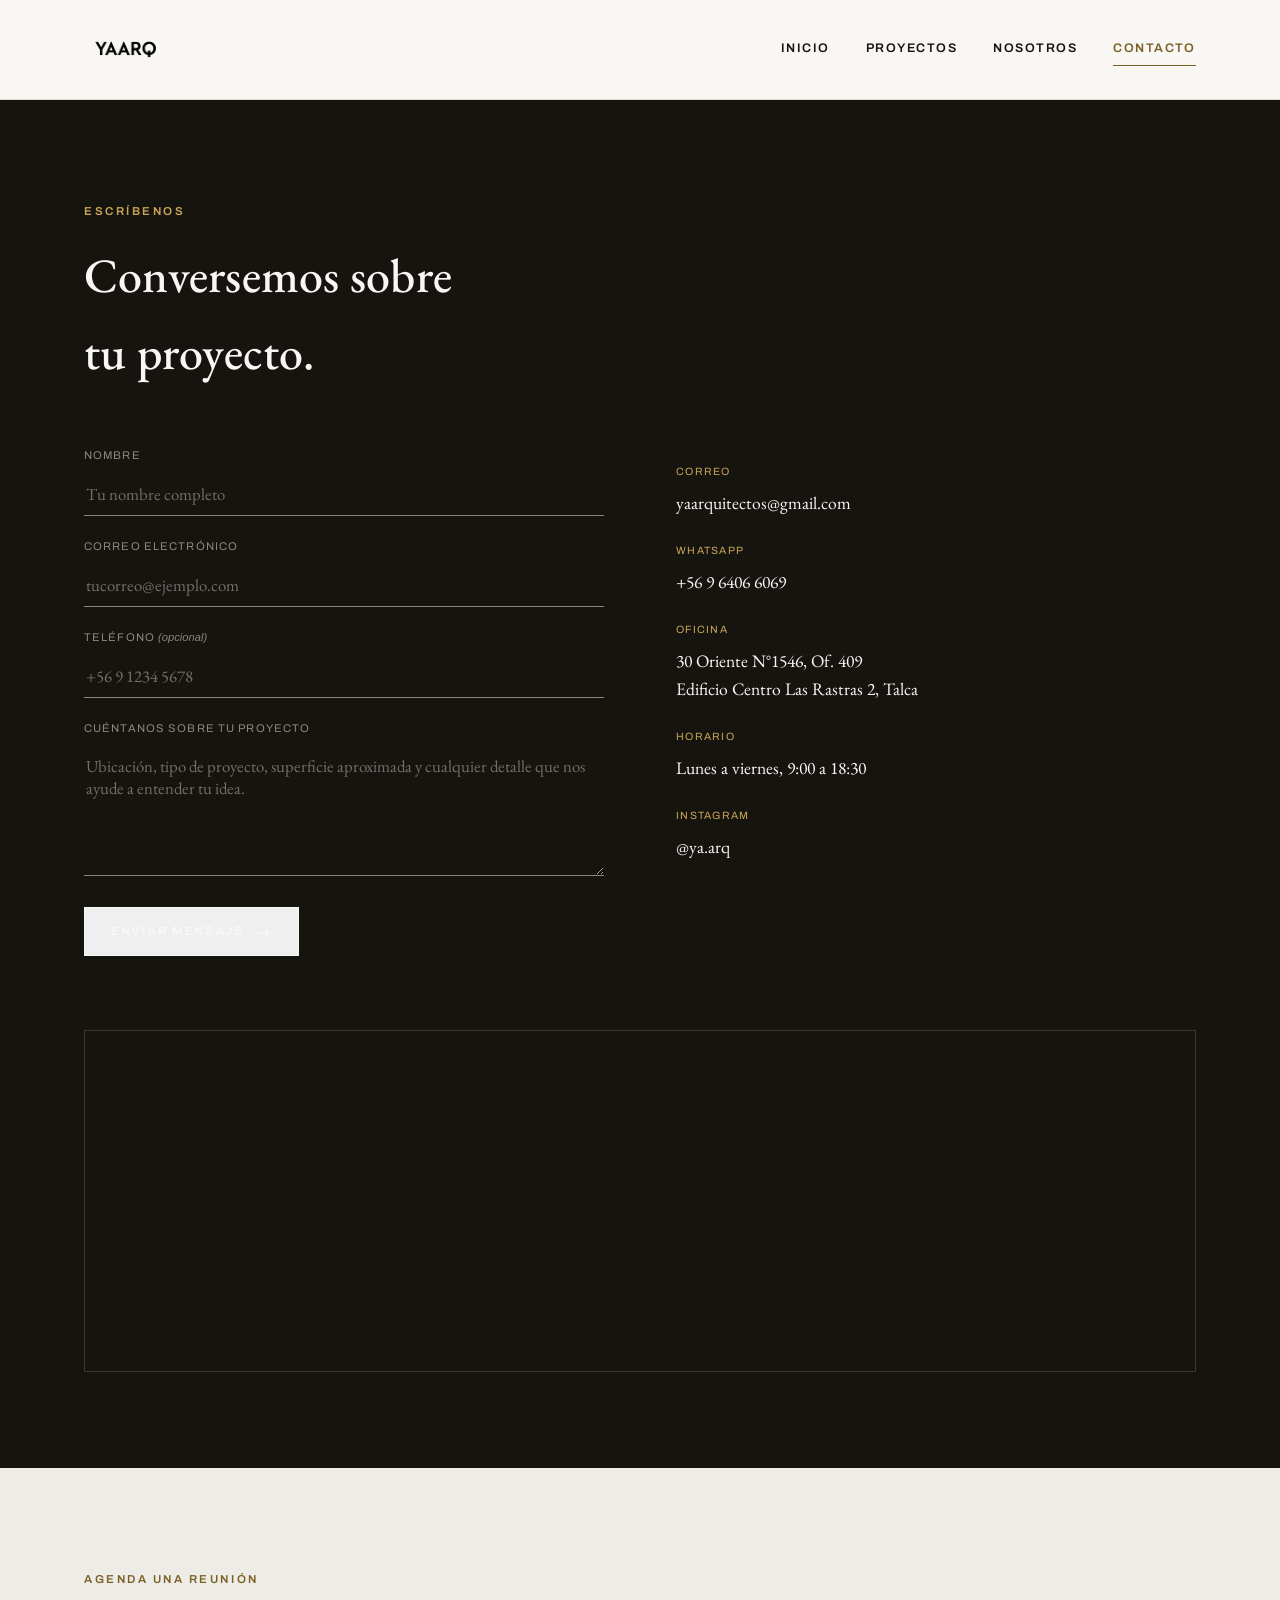
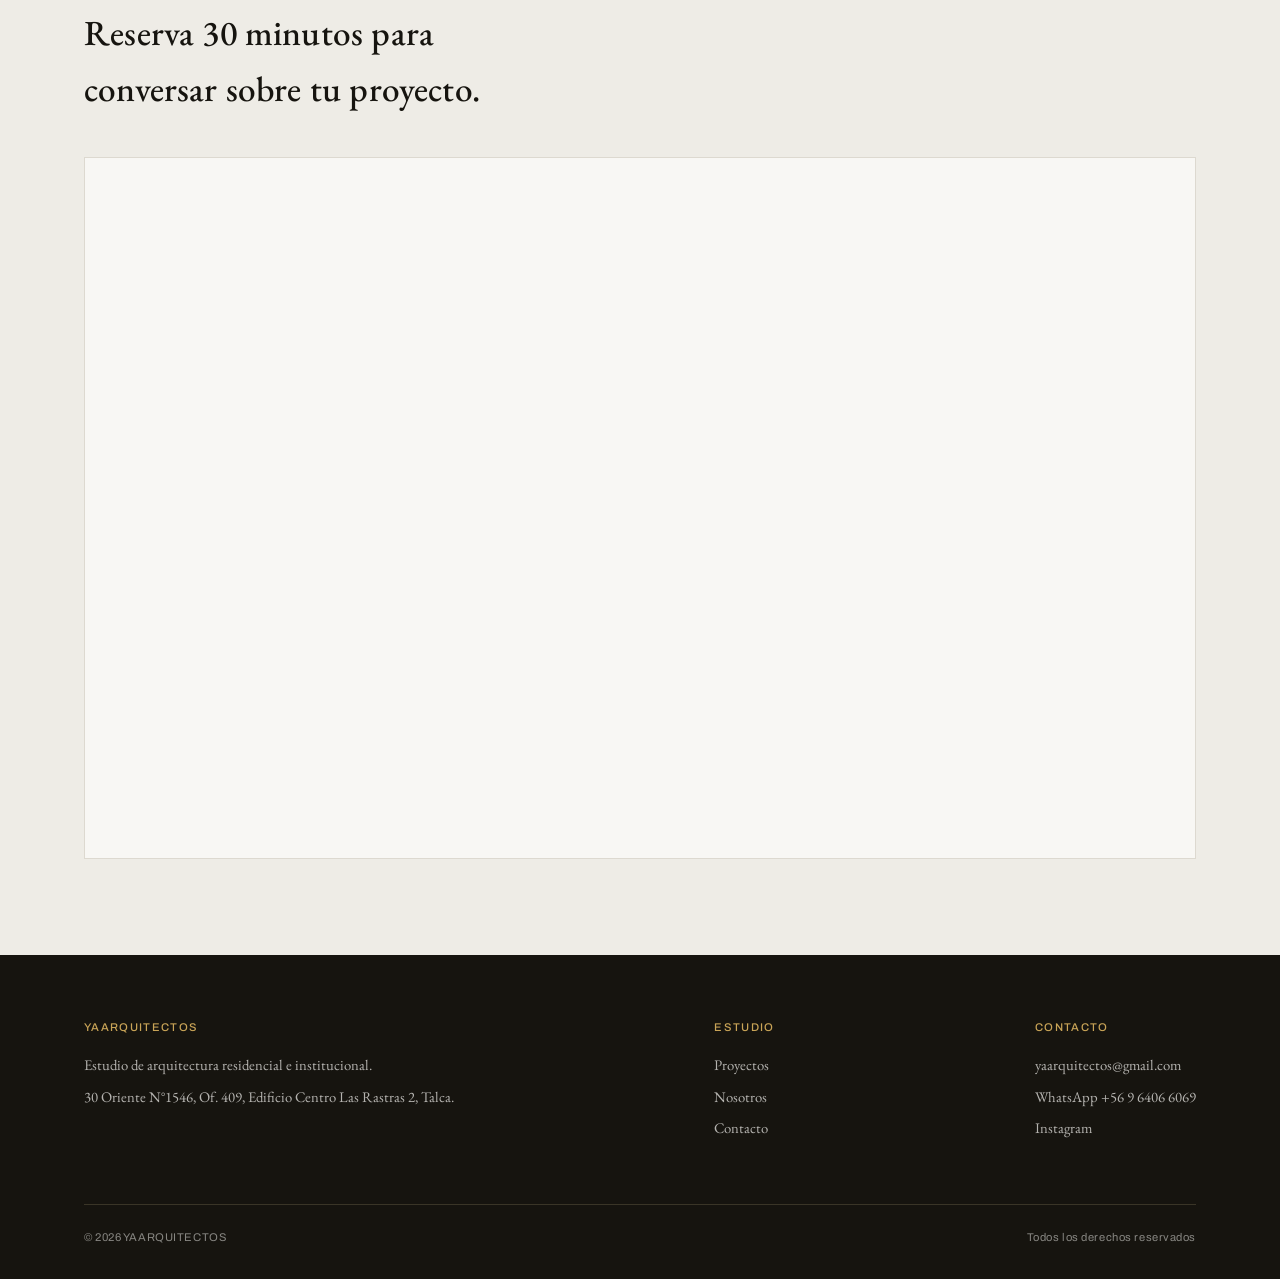
==== commit c3607538: "Fondo más neutro, quita "SpA" del nombre y elimina grilla del hero - Fondo claro pasa de crema amari" ====
--- a/contacto.html
+++ b/contacto.html
@@ -4,7 +4,7 @@
 <meta charset="UTF-8">
 <meta name="viewport" content="width=device-width, initial-scale=1.0">
 <title>Contacto — YAARQUITECTOS</title>
-<meta name="description" content="Escribe a YAARQUITECTOS SpA, estudio de arquitectura en Talca, Región del Maule.">
+<meta name="description" content="Escribe a YAARQUITECTOS, estudio de arquitectura en Talca, Región del Maule.">
 <link rel="icon" href="assets/img/logo.svg" type="image/svg+xml">
 <link rel="preconnect" href="https://fonts.googleapis.com">
 <link rel="preconnect" href="https://fonts.gstatic.com" crossorigin>
@@ -78,7 +78,7 @@
     <span class="eyebrow">Agenda una reunión</span>
     <h2 style="margin-top:14px; font-size:clamp(1.6rem,3vw,2.2rem); max-width:26ch;">Reserva 30 minutos para conversar sobre tu proyecto.</h2>
     <div class="calendly-frame" style="margin-top:40px;">
-      <div class="calendly-inline-widget" data-url="https://calendly.com/yamil-alul-b/30min?hide_gdpr_banner=1&background_color=f5f0e4&text_color=16140f&primary_color=ad8a3e" style="min-width:320px;height:700px;"></div>
+      <div class="calendly-inline-widget" data-url="https://calendly.com/yamil-alul-b/30min?hide_gdpr_banner=1&background_color=f8f7f4&text_color=16140f&primary_color=ad8a3e" style="min-width:320px;height:700px;"></div>
     </div>
   </div>
 </section>
@@ -105,7 +105,7 @@
       </div>
     </div>
     <div class="footer-bottom">
-      <span>© <span data-year></span> YAARQUITECTOS SpA</span>
+      <span>© <span data-year></span> YAARQUITECTOS</span>
       <span>Todos los derechos reservados</span>
     </div>
   </div>
--- a/assets/css/style.css
+++ b/assets/css/style.css
@@ -8,17 +8,17 @@
 :root{
   --ink: #16140f;
   --ink-soft: #211d15;
-  --paper: #f5f0e4;
-  --paper-soft: #eee7d5;
+  --paper: #f8f7f4;
+  --paper-soft: #eeece6;
   --gold: #ad8a3e;
   --gold-deep: #7c6127;
   --gold-bright: #c9a457;
-  --line: #d8cfb8;
+  --line: #ddd9d0;
   --line-dark: #3a3527;
   --ink-70: rgba(22,20,15,.7);
   --ink-50: rgba(22,20,15,.5);
-  --paper-70: rgba(245,240,228,.7);
-  --paper-50: rgba(245,240,228,.5);
+  --paper-70: rgba(248,247,244,.7);
+  --paper-50: rgba(248,247,244,.5);
 
   --serif: 'EB Garamond', 'Garamond', 'Georgia', serif;
   --sans: 'Archivo', 'Helvetica Neue', Arial, sans-serif;
@@ -185,11 +185,6 @@
   background:var(--ink); color:var(--paper);
   padding:120px 0 90px;
   position:relative;
-  background-image:
-    linear-gradient(var(--line-dark) 1px, transparent 1px),
-    linear-gradient(90deg, var(--line-dark) 1px, transparent 1px);
-  background-size:64px 64px;
-  background-position:center top;
 }
 .hero-grid{
   display:grid; grid-template-columns:1.1fr .9fr; gap:64px; align-items:end;
@@ -309,12 +304,13 @@
 @media (max-width: 820px){ .value-grid{ grid-template-columns:1fr; } }
 .value-grid h3{ font-family:var(--sans); font-size:.8rem; letter-spacing:.1em; text-transform:uppercase; color:var(--gold-deep); }
 .value-grid p{ margin-top:12px; color:var(--ink-70); }
-
-.team-grid{ display:grid; grid-template-columns:repeat(3,1fr); gap:32px; margin-top:48px; }
-@media (max-width: 820px){ .team-grid{ grid-template-columns:1fr; } }
+.on-dark .value-grid p{ color:var(--paper-70); }
+
+.team-grid{ display:grid; grid-template-columns:repeat(auto-fit, minmax(220px,280px)); gap:32px; margin-top:48px; }
 .team-card .frame{ --ar:1; }
 .team-name{ margin-top:16px; font-size:1.1rem; }
 .team-role{ font-family:var(--sans); font-size:.7rem; letter-spacing:.1em; text-transform:uppercase; color:var(--gold-deep); margin-top:4px; }
+.team-degree{ font-family:var(--sans); font-size:.8rem; color:var(--ink-70); margin-top:6px; }
 
 /* ---------------- Contacto ---------------- */
 .contact-grid{ display:grid; grid-template-columns:1fr 1fr; gap:72px; }
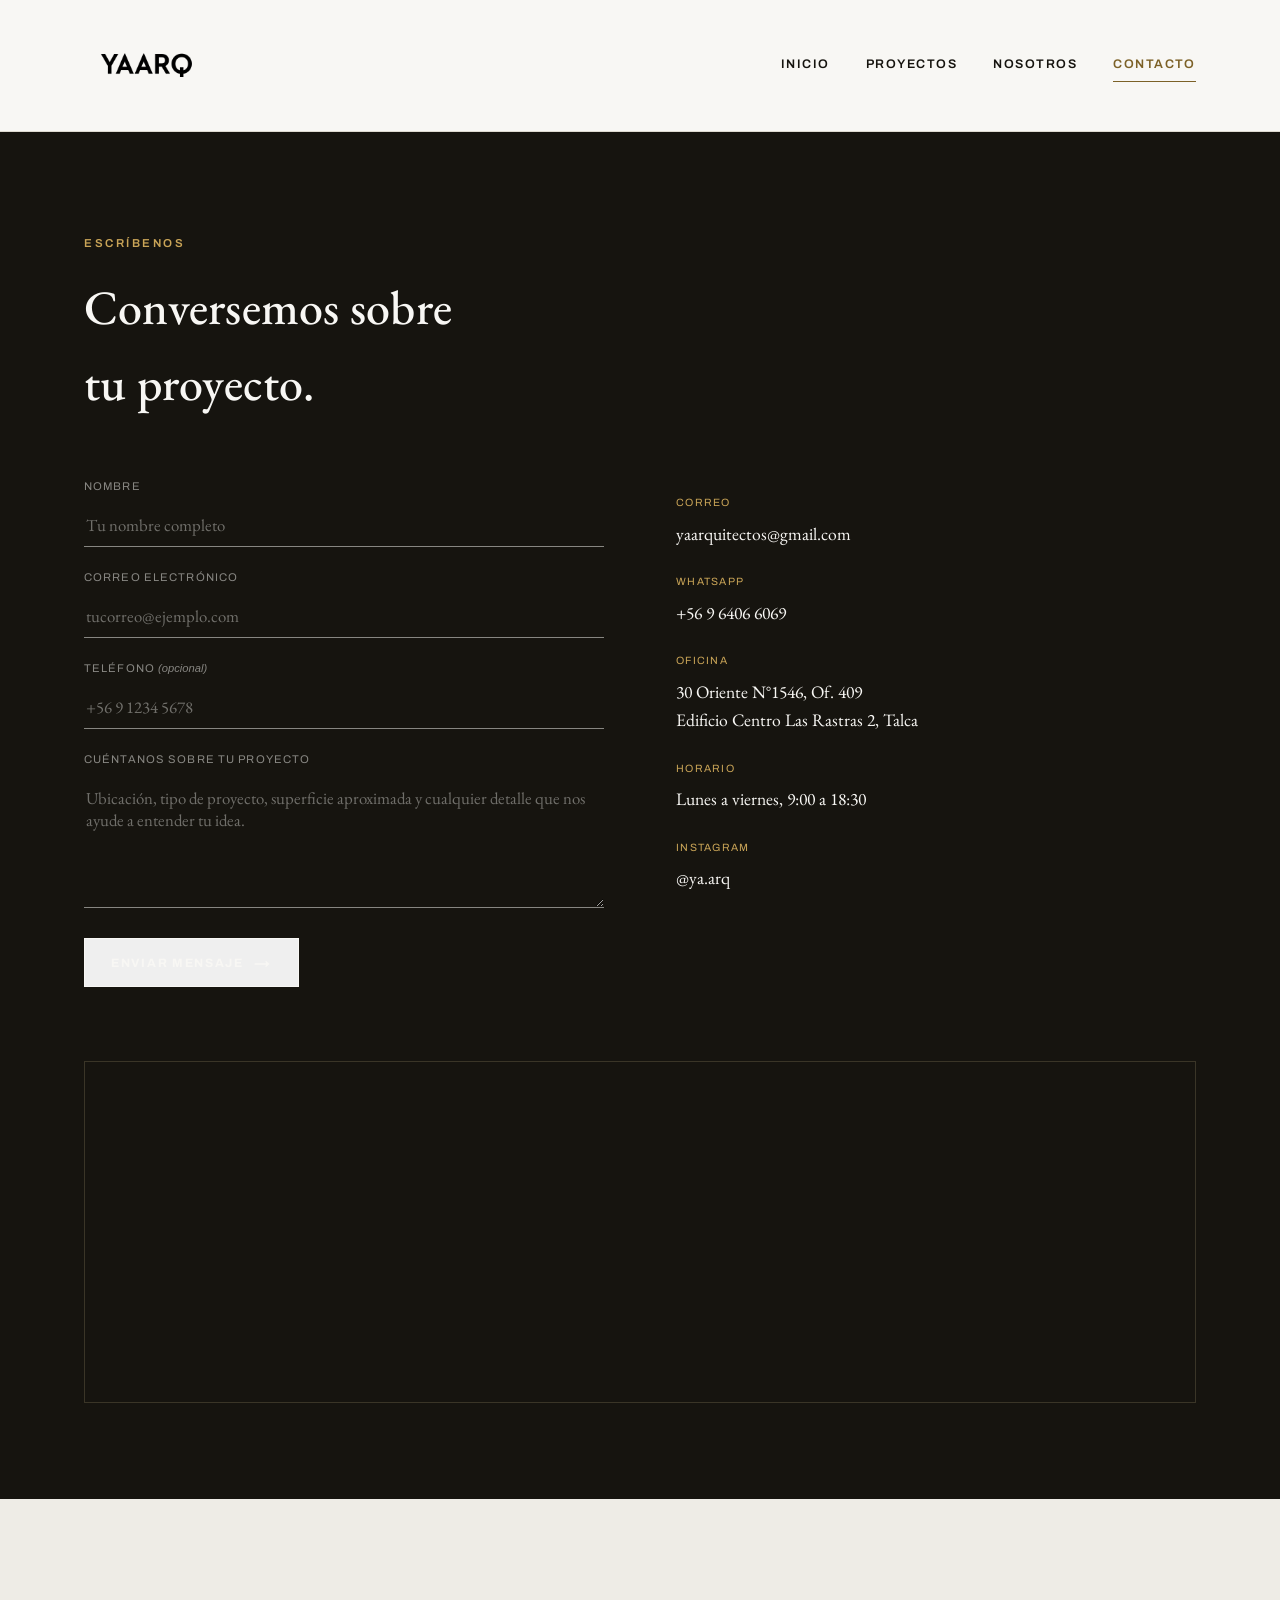
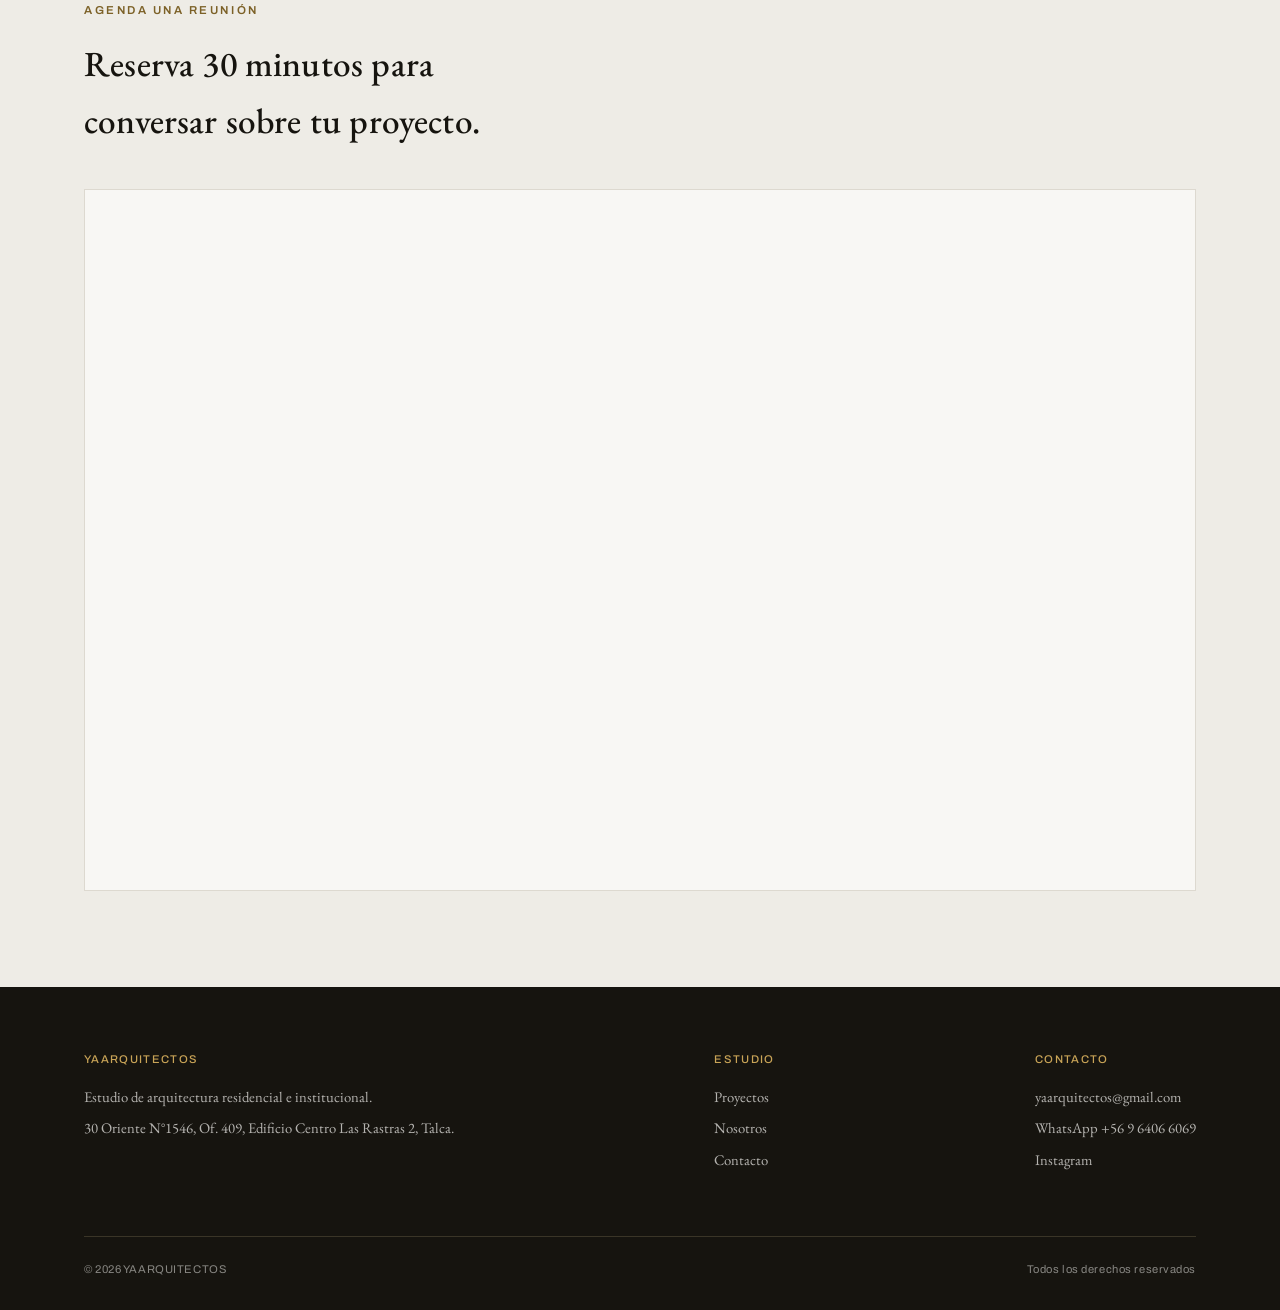
==== commit 5ec0cca9: "Conecta el formulario de contacto a Formspree El formulario antes solo mostraba un mensaje pidiendo " ====
--- a/contacto.html
+++ b/contacto.html
@@ -32,7 +32,7 @@
     <h1 style="margin-top:14px; font-size:clamp(2rem,4vw,3rem); max-width:16ch;">Conversemos sobre tu proyecto.</h1>
 
     <div class="contact-grid" style="margin-top:56px;">
-      <form class="contact-form">
+      <form class="contact-form" action="https://formspree.io/f/mnjkleja" method="POST">
         <div class="field">
           <label for="nombre">Nombre</label>
           <input type="text" id="nombre" name="nombre" placeholder="Tu nombre completo" required>
--- a/assets/css/style.css
+++ b/assets/css/style.css
@@ -79,7 +79,7 @@
   max-width:var(--maxw); margin:0 auto;
 }
 .brand{ display:flex; align-items:center; }
-.brand-mark{ height:63px; width:auto; }
+.brand-mark{ height:94.5px; width:auto; }
 .nav-links{
   display:flex; gap:36px;
   font-family:var(--sans); font-size:.78rem; letter-spacing:.12em;
